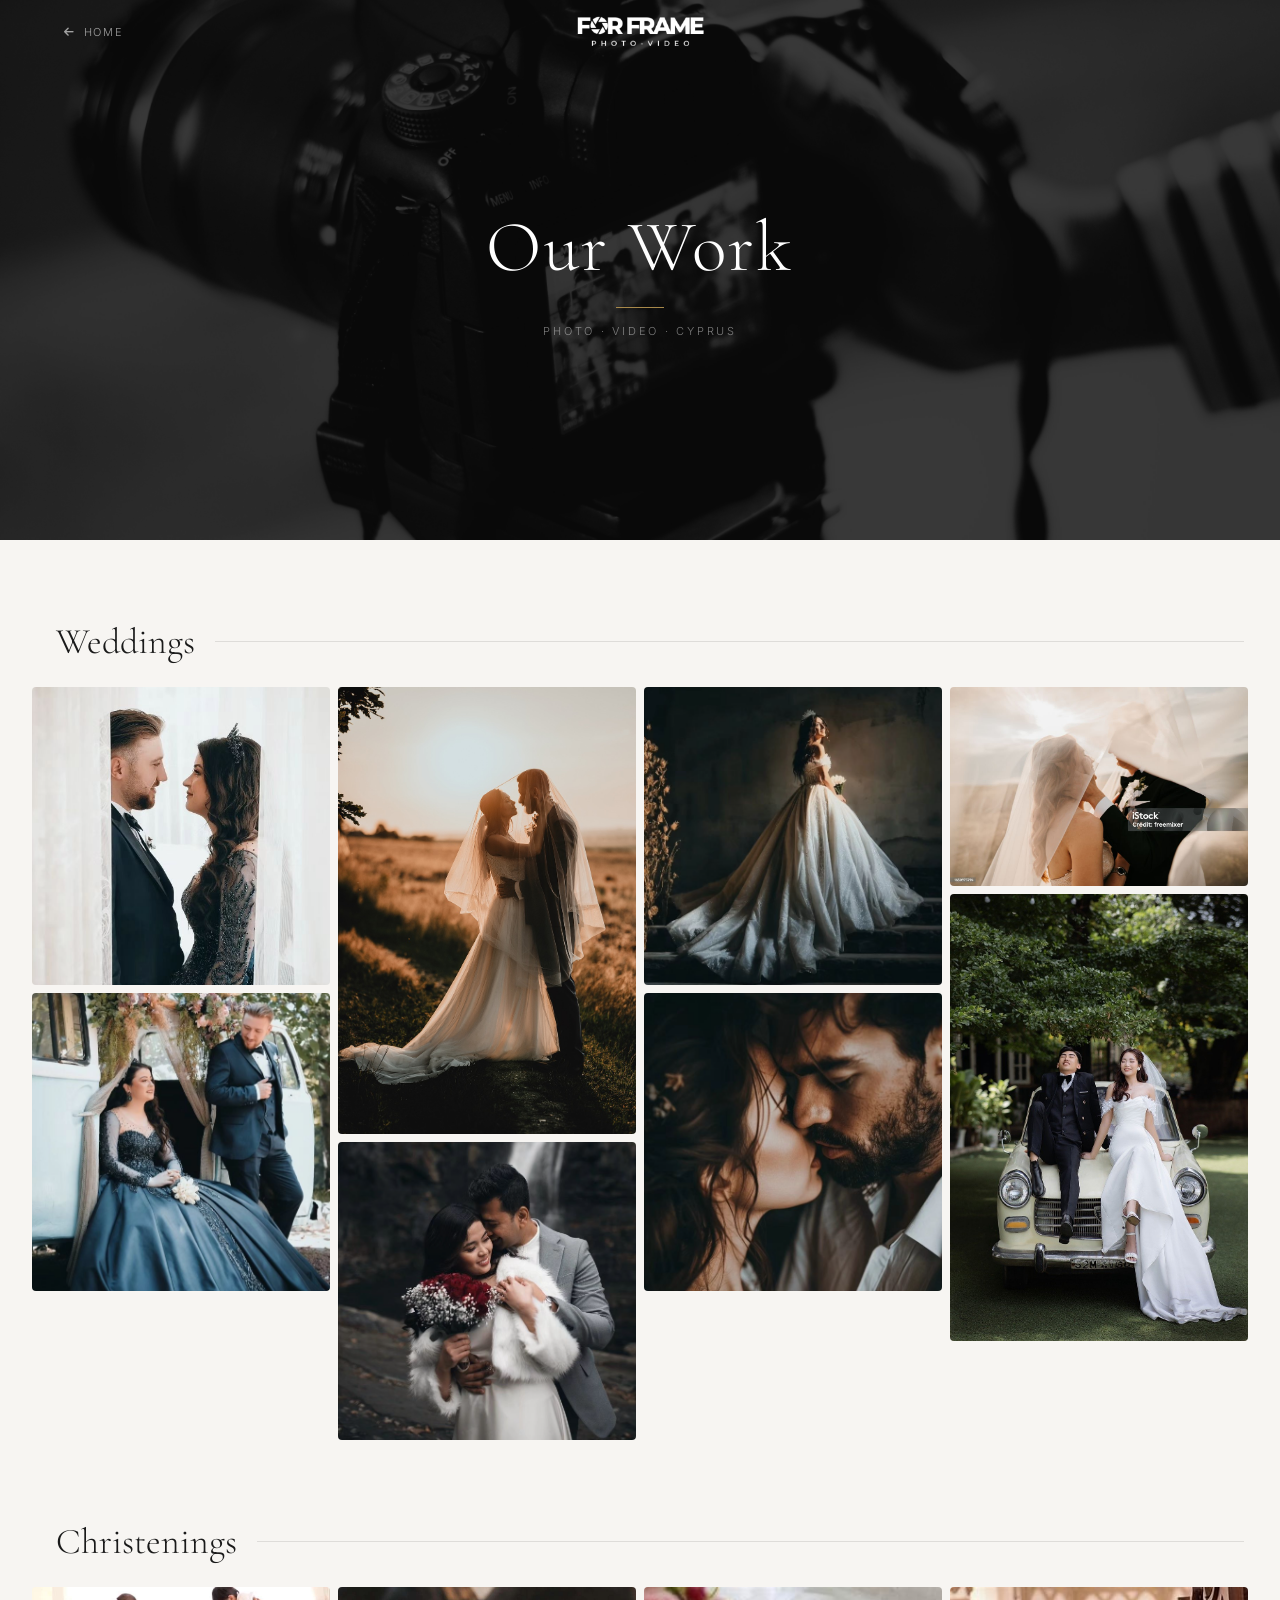
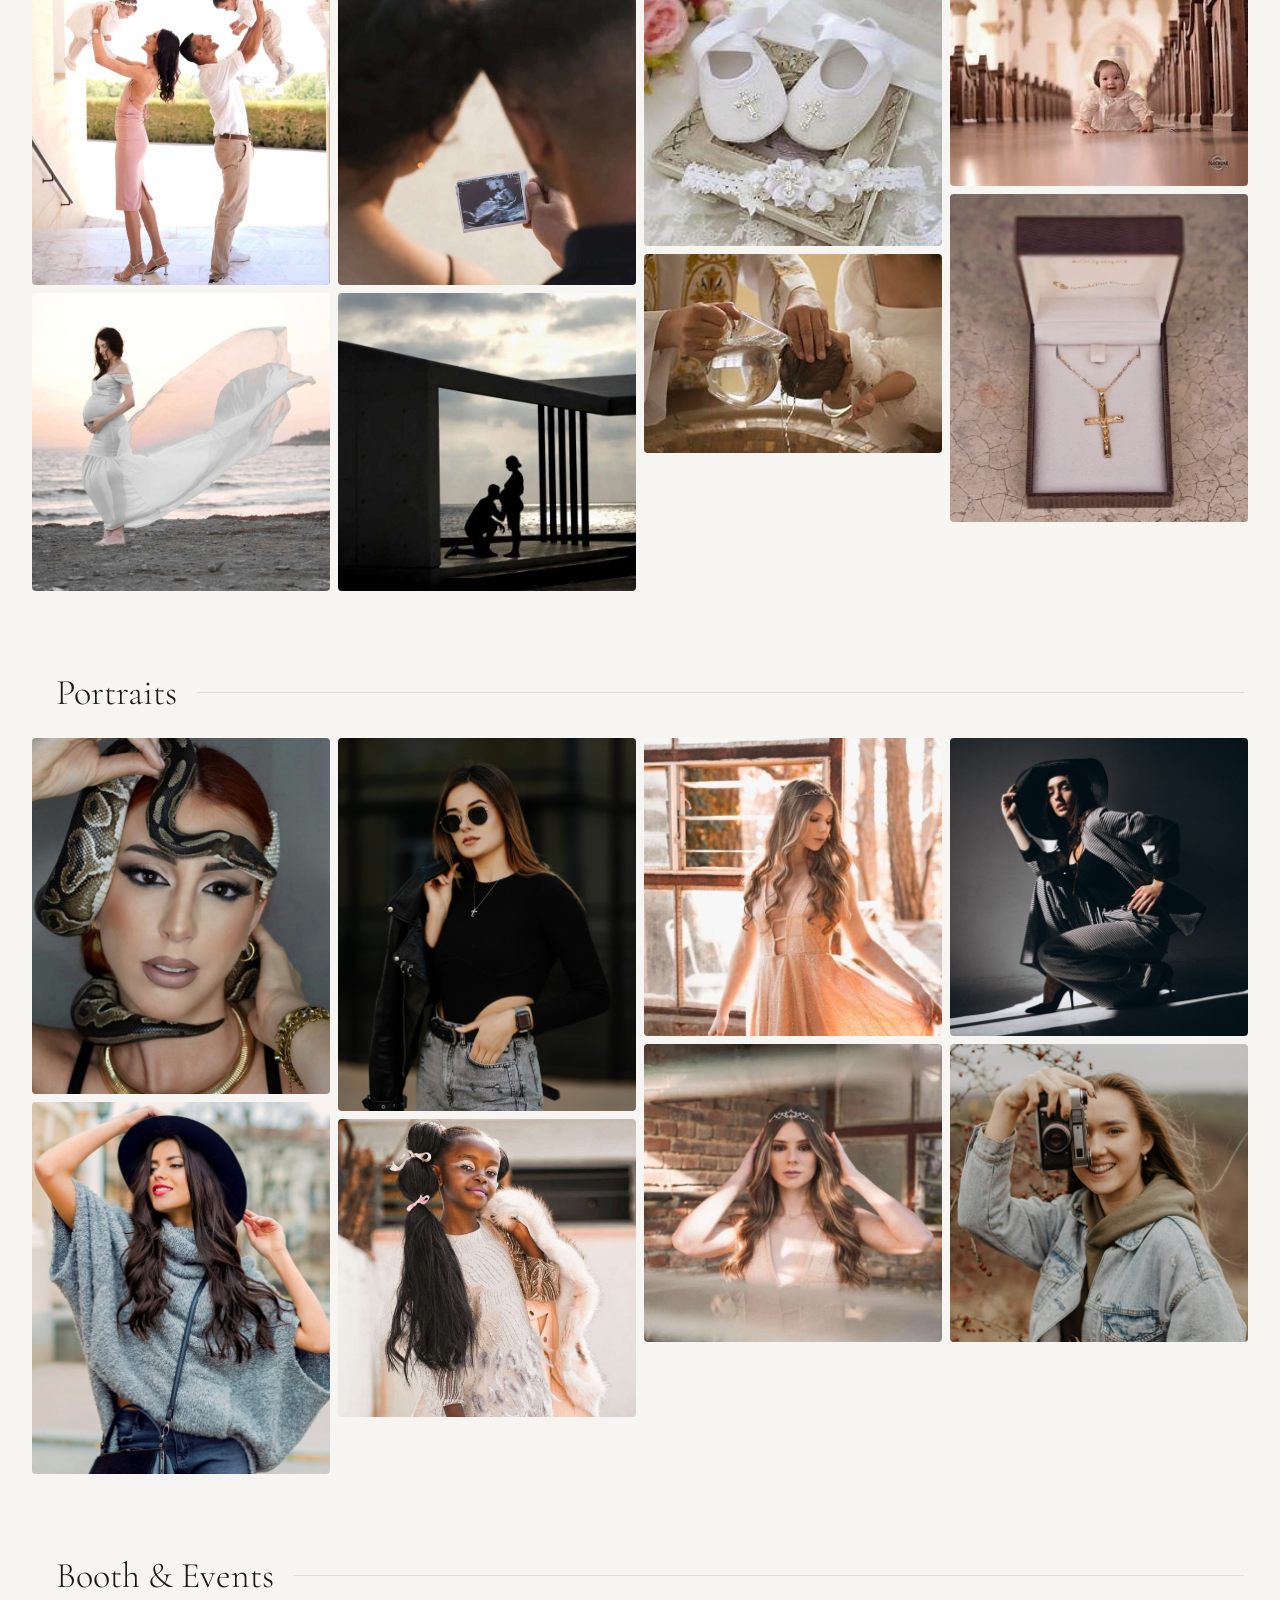
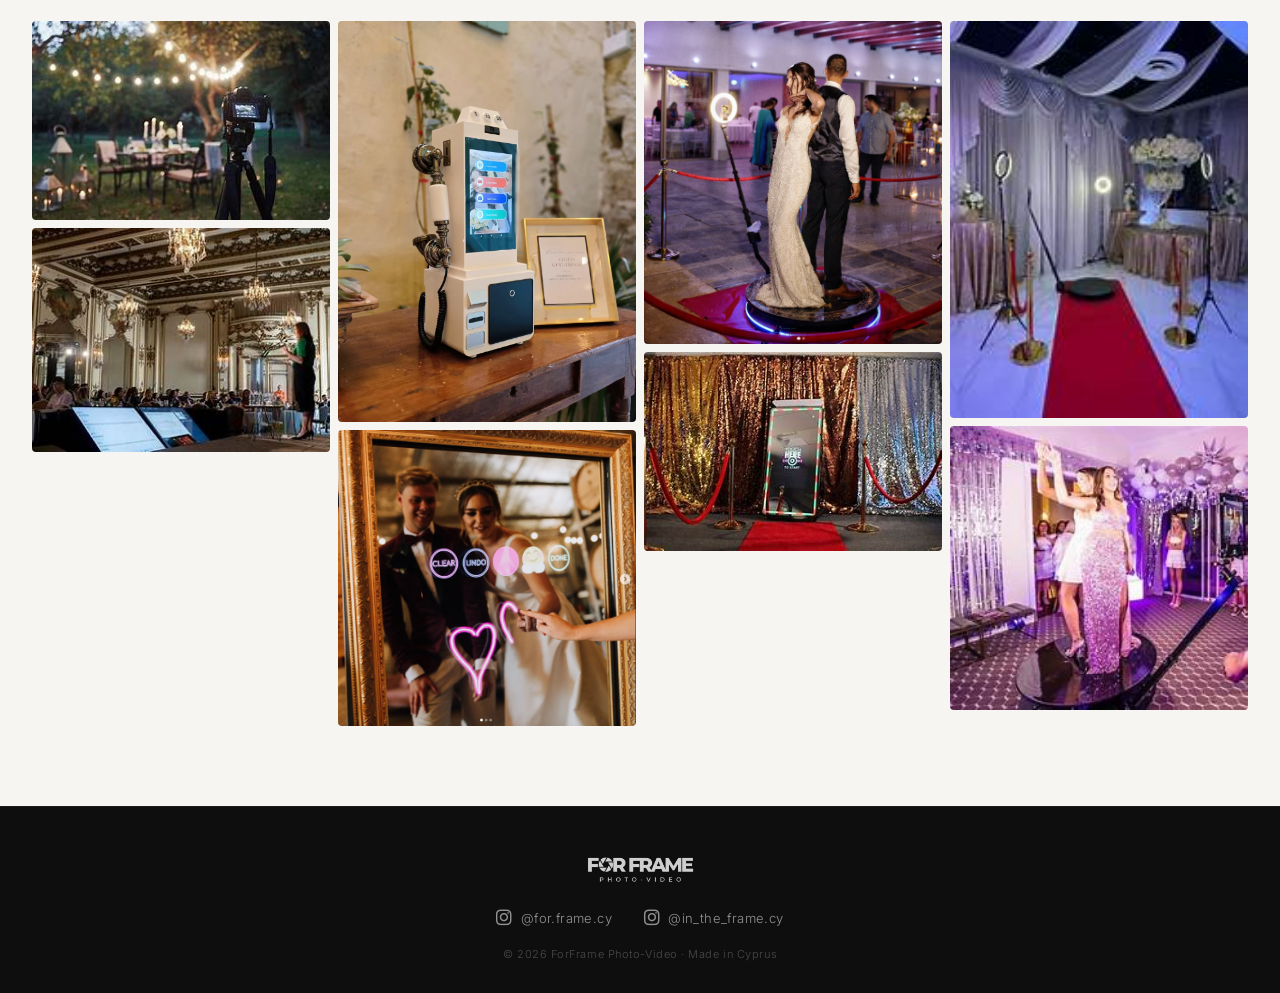
==== gallery.html @ b4700b71 "Initial commit" ====
<!DOCTYPE html>
<html lang="en">
<head>
  <meta charset="UTF-8" />
  <meta name="viewport" content="width=device-width, initial-scale=1.0"/>
  <title>Our Work | For Frame</title>
  <link rel="preconnect" href="https://fonts.googleapis.com">
  <link href="https://fonts.googleapis.com/css2?family=Cormorant+Garamond:ital,wght@0,300;0,400;0,600;1,300;1,400&family=Inter:wght@300;400;500&display=swap" rel="stylesheet">
  <link rel="stylesheet" href="https://cdnjs.cloudflare.com/ajax/libs/font-awesome/6.5.0/css/all.min.css">
  <link rel="stylesheet" href="style.css">
</head>
<body>

  <!-- NAV -->
  <nav id="navbar">
    <div class="nav-inner nav-inner-gallery">
      <a href="index.html" class="back-link-nav">
        <i class="fa-solid fa-arrow-left"></i> Home
      </a>
      <a href="index.html" class="nav-logo">
        <img src="images/logo_white.png" alt="For Frame Logo">
      </a>
      <div style="width:80px;"></div>
    </div>
  </nav>

  <!-- GALLERY HERO -->
  <div class="gallery-hero">
    <div class="gallery-hero-bg">
      <img src="images/bg.jpg" alt="Background">
      <div class="gallery-hero-overlay"></div>
    </div>
    <div class="gallery-hero-content">
      <h1>Our Work</h1>
      <div class="gallery-hero-line"></div>
      <p>Photo · Video · Cyprus</p>
    </div>
  </div>

  <!-- GALLERY BODY -->
  <div class="gallery-body">

    <!-- WEDDINGS -->
    <div class="gallery-section" id="section-weddings">
      <div class="gallery-section-header">
        <span class="gallery-section-label"></span>
        <h2>Weddings</h2>
        <div class="gallery-section-rule"></div>
      </div>
      <div class="gallery-grid">
        <div class="gallery-item" data-category="weddings" data-src="images/gallery/weddings/1.jpg">
          <img src="images/gallery/weddings/1.jpg" alt="Wedding" loading="lazy">
          <div class="gallery-item-overlay"><i class="fa-solid fa-expand"></i></div>
        </div>
        <div class="gallery-item" data-category="weddings" data-src="images/gallery/weddings/2.jpg">
          <img src="images/gallery/weddings/2.jpg" alt="Wedding" loading="lazy">
          <div class="gallery-item-overlay"><i class="fa-solid fa-expand"></i></div>
        </div>
        <div class="gallery-item" data-category="weddings" data-src="images/gallery/weddings/3.jpg">
          <img src="images/gallery/weddings/3.jpg" alt="Wedding" loading="lazy">
          <div class="gallery-item-overlay"><i class="fa-solid fa-expand"></i></div>
        </div>
        <div class="gallery-item" data-category="weddings" data-src="images/gallery/weddings/4.jpg">
          <img src="images/gallery/weddings/4.jpg" alt="Wedding" loading="lazy">
          <div class="gallery-item-overlay"><i class="fa-solid fa-expand"></i></div>
        </div>
        <div class="gallery-item" data-category="weddings" data-src="images/gallery/weddings/5.jpg">
          <img src="images/gallery/weddings/5.jpg" alt="Wedding" loading="lazy">
          <div class="gallery-item-overlay"><i class="fa-solid fa-expand"></i></div>
        </div>
        <div class="gallery-item" data-category="weddings" data-src="images/gallery/weddings/6.jpg">
          <img src="images/gallery/weddings/6.jpg" alt="Wedding" loading="lazy">
          <div class="gallery-item-overlay"><i class="fa-solid fa-expand"></i></div>
        </div>
        <div class="gallery-item" data-category="weddings" data-src="images/gallery/weddings/7.jpg">
          <img src="images/gallery/weddings/7.jpg" alt="Wedding" loading="lazy">
          <div class="gallery-item-overlay"><i class="fa-solid fa-expand"></i></div>
        </div>
        <div class="gallery-item" data-category="weddings" data-src="images/gallery/weddings/8.jpg">
          <img src="images/gallery/weddings/8.jpg" alt="Wedding" loading="lazy">
          <div class="gallery-item-overlay"><i class="fa-solid fa-expand"></i></div>
        </div>
      </div>
    </div>

    <!-- CHRISTENINGS -->
    <div class="gallery-section" id="section-christenings">
      <div class="gallery-section-header">
        <span class="gallery-section-label"></span>
        <h2>Christenings</h2>
        <div class="gallery-section-rule"></div>
      </div>
      <div class="gallery-grid">
        <div class="gallery-item" data-category="christenings" data-src="images/gallery/christenings/1.jpg">
          <img src="images/gallery/christenings/1.jpg" alt="Christening" loading="lazy">
          <div class="gallery-item-overlay"><i class="fa-solid fa-expand"></i></div>
        </div>
        <div class="gallery-item" data-category="christenings" data-src="images/gallery/christenings/2.jpg">
          <img src="images/gallery/christenings/2.jpg" alt="Christening" loading="lazy">
          <div class="gallery-item-overlay"><i class="fa-solid fa-expand"></i></div>
        </div>
        <div class="gallery-item" data-category="christenings" data-src="images/gallery/christenings/3.jpg">
          <img src="images/gallery/christenings/3.jpg" alt="Christening" loading="lazy">
          <div class="gallery-item-overlay"><i class="fa-solid fa-expand"></i></div>
        </div>
        <div class="gallery-item" data-category="christenings" data-src="images/gallery/christenings/4.jpg">
          <img src="images/gallery/christenings/4.jpg" alt="Christening" loading="lazy">
          <div class="gallery-item-overlay"><i class="fa-solid fa-expand"></i></div>
        </div>
        <div class="gallery-item" data-category="christenings" data-src="images/gallery/christenings/5.jpg">
          <img src="images/gallery/christenings/5.jpg" alt="Christening" loading="lazy">
          <div class="gallery-item-overlay"><i class="fa-solid fa-expand"></i></div>
        </div>
        <div class="gallery-item" data-category="christenings" data-src="images/gallery/christenings/6.jpg">
          <img src="images/gallery/christenings/6.jpg" alt="Christening" loading="lazy">
          <div class="gallery-item-overlay"><i class="fa-solid fa-expand"></i></div>
        </div>
        <div class="gallery-item" data-category="christenings" data-src="images/gallery/christenings/7.jpg">
          <img src="images/gallery/christenings/7.jpg" alt="Christening" loading="lazy">
          <div class="gallery-item-overlay"><i class="fa-solid fa-expand"></i></div>
        </div>
        <div class="gallery-item" data-category="christenings" data-src="images/gallery/christenings/8.jpg">
          <img src="images/gallery/christenings/8.jpg" alt="Christening" loading="lazy">
          <div class="gallery-item-overlay"><i class="fa-solid fa-expand"></i></div>
        </div>
      </div>
    </div>

    <!-- PORTRAITS -->
    <div class="gallery-section" id="section-portraits">
      <div class="gallery-section-header">
        <span class="gallery-section-label"></span>
        <h2>Portraits</h2>
        <div class="gallery-section-rule"></div>
      </div>
      <div class="gallery-grid">
        <div class="gallery-item" data-category="portraits" data-src="images/gallery/portraits/1.jpg">
          <img src="images/gallery/portraits/1.jpg" alt="Portrait" loading="lazy">
          <div class="gallery-item-overlay"><i class="fa-solid fa-expand"></i></div>
        </div>
        <div class="gallery-item" data-category="portraits" data-src="images/gallery/portraits/2.jpg">
          <img src="images/gallery/portraits/2.jpg" alt="Portrait" loading="lazy">
          <div class="gallery-item-overlay"><i class="fa-solid fa-expand"></i></div>
        </div>
        <div class="gallery-item" data-category="portraits" data-src="images/gallery/portraits/3.jpg">
          <img src="images/gallery/portraits/3.jpg" alt="Portrait" loading="lazy">
          <div class="gallery-item-overlay"><i class="fa-solid fa-expand"></i></div>
        </div>
        <div class="gallery-item" data-category="portraits" data-src="images/gallery/portraits/4.jpg">
          <img src="images/gallery/portraits/4.jpg" alt="Portrait" loading="lazy">
          <div class="gallery-item-overlay"><i class="fa-solid fa-expand"></i></div>
        </div>
        <div class="gallery-item" data-category="portraits" data-src="images/gallery/portraits/5.jpg">
          <img src="images/gallery/portraits/5.jpg" alt="Portrait" loading="lazy">
          <div class="gallery-item-overlay"><i class="fa-solid fa-expand"></i></div>
        </div>
        <div class="gallery-item" data-category="portraits" data-src="images/gallery/portraits/6.jpg">
          <img src="images/gallery/portraits/6.jpg" alt="Portrait" loading="lazy">
          <div class="gallery-item-overlay"><i class="fa-solid fa-expand"></i></div>
        </div>
        <div class="gallery-item" data-category="portraits" data-src="images/gallery/portraits/7.jpg">
          <img src="images/gallery/portraits/7.jpg" alt="Portrait" loading="lazy">
          <div class="gallery-item-overlay"><i class="fa-solid fa-expand"></i></div>
        </div>
        <div class="gallery-item" data-category="portraits" data-src="images/gallery/portraits/8.jpg">
          <img src="images/gallery/portraits/8.jpg" alt="Portrait" loading="lazy">
          <div class="gallery-item-overlay"><i class="fa-solid fa-expand"></i></div>
        </div>
      </div>
    </div>

    <!-- BOOTH & EVENTS -->
    <div class="gallery-section" id="section-booth">
      <div class="gallery-section-header">
        <span class="gallery-section-label"></span>
        <h2>Booth & Events</h2>
        <div class="gallery-section-rule"></div>
      </div>
      <div class="gallery-grid">
        <div class="gallery-item" data-category="booth" data-src="images/gallery/booth-events/1.jpg">
          <img src="images/gallery/booth-events/1.jpg" alt="Booth & Events" loading="lazy">
          <div class="gallery-item-overlay"><i class="fa-solid fa-expand"></i></div>
        </div>
        <div class="gallery-item" data-category="booth" data-src="images/gallery/booth-events/2.jpg">
          <img src="images/gallery/booth-events/2.jpg" alt="Booth & Events" loading="lazy">
          <div class="gallery-item-overlay"><i class="fa-solid fa-expand"></i></div>
        </div>
        <div class="gallery-item" data-category="booth" data-src="images/gallery/booth-events/3.jpg">
          <img src="images/gallery/booth-events/3.jpg" alt="Booth & Events" loading="lazy">
          <div class="gallery-item-overlay"><i class="fa-solid fa-expand"></i></div>
        </div>
        <div class="gallery-item" data-category="booth" data-src="images/gallery/booth-events/4.jpg">
          <img src="images/gallery/booth-events/4.jpg" alt="Booth & Events" loading="lazy">
          <div class="gallery-item-overlay"><i class="fa-solid fa-expand"></i></div>
        </div>
        <div class="gallery-item" data-category="booth" data-src="images/gallery/booth-events/5.jpg">
          <img src="images/gallery/booth-events/5.jpg" alt="Booth & Events" loading="lazy">
          <div class="gallery-item-overlay"><i class="fa-solid fa-expand"></i></div>
        </div>
        <div class="gallery-item" data-category="booth" data-src="images/gallery/booth-events/6.jpg">
          <img src="images/gallery/booth-events/6.jpg" alt="Booth & Events" loading="lazy">
          <div class="gallery-item-overlay"><i class="fa-solid fa-expand"></i></div>
        </div>
        <div class="gallery-item" data-category="booth" data-src="images/gallery/booth-events/7.jpg">
          <img src="images/gallery/booth-events/7.jpg" alt="Booth & Events" loading="lazy">
          <div class="gallery-item-overlay"><i class="fa-solid fa-expand"></i></div>
        </div>
        <div class="gallery-item" data-category="booth" data-src="images/gallery/booth-events/8.jpg">
          <img src="images/gallery/booth-events/8.jpg" alt="Booth & Events" loading="lazy">
          <div class="gallery-item-overlay"><i class="fa-solid fa-expand"></i></div>
        </div>
      </div>
    </div>

  </div><!-- end gallery-body -->

  <!-- LIGHTBOX -->
  <div class="lightbox" id="lightbox">
    <button class="lightbox-close" id="lightboxClose"><i class="fa-solid fa-xmark"></i></button>
    <button class="lightbox-prev" id="lightboxPrev"><i class="fa-solid fa-chevron-left"></i></button>
    <img id="lightboxImg" src="" alt="Gallery image">
    <button class="lightbox-next" id="lightboxNext"><i class="fa-solid fa-chevron-right"></i></button>
    <span class="lightbox-category" id="lightboxCategory"></span>
  </div>

  <!-- FOOTER -->
  <footer>
    <img src="images/logo_white.png" alt="For Frame" class="footer-logo">
    <div class="footer-socials">
      <a href="https://www.instagram.com/for.frame.cy/" target="_blank" class="footer-ig-link">
        <i class="fab fa-instagram"></i>
        <span>@for.frame.cy</span>
      </a>
      <a href="https://www.instagram.com/in_the_frame.cy/" target="_blank" class="footer-ig-link">
        <i class="fab fa-instagram"></i>
        <span>@in_the_frame.cy</span>
      </a>
    </div>
    <p>© 2026 ForFrame Photo-Video · Made in Cyprus</p>
  </footer>

  <script src="script.js"></script>
</body>
</html>
---- style.css ----
/* ===== RESET & BASE ===== */
*, *::before, *::after { box-sizing: border-box; margin: 0; padding: 0; }

:root {
  --gold: #A8894A;
  --gold-light: #C4A868;
  --dark: #0e0e0e;
  --dark2: #161616;
  --light-bg: #f7f5f2;
  --text-dark: #1a1a1a;
  --text-muted: #666;
  --white: #ffffff;
  --nav-height: 64px;
}

html { scroll-behavior: smooth; }

body {
  font-family: 'Inter', sans-serif;
  font-weight: 300;
  background: var(--light-bg);
  color: var(--text-dark);
  overflow-x: hidden;
}

/* ===== NAVBAR ===== */
#navbar {
  position: fixed;
  top: 0; left: 0; right: 0;
  z-index: 1000;
  transition: background 0.4s ease, backdrop-filter 0.4s ease;
  background: transparent;
}

#navbar.scrolled {
  background: rgba(10, 10, 10, 0.75);
  backdrop-filter: blur(12px);
  -webkit-backdrop-filter: blur(12px);
}

.nav-inner {
  display: flex;
  align-items: center;
  justify-content: center;
  padding: 0 24px;
  height: var(--nav-height);
  max-width: 1200px;
  margin: 0 auto;
}

.nav-logo img {
  height: 36px;
  width: auto;
  display: block;
}

/* ===== HERO ===== */
.hero {
  position: relative;
  height: 100svh;
  min-height: 600px;
  display: flex;
  align-items: center;
  justify-content: center;
  text-align: center;
  overflow: hidden;
}

.hero-bg {
  position: absolute;
  inset: 0;
}

.hero-bg img {
  width: 100%; height: 100%;
  object-fit: cover;
  object-position: center;
}

.hero-overlay {
  position: absolute;
  inset: 0;
  background: linear-gradient(
    to bottom,
    rgba(0,0,0,0.35) 0%,
    rgba(0,0,0,0.55) 60%,
    rgba(0,0,0,0.75) 100%
  );
}

.hero-content {
  position: relative;
  z-index: 2;
  padding: 0 24px;
  max-width: 700px;
}

.hero-eyebrow {
  font-size: 11px;
  font-weight: 400;
  letter-spacing: 0.25em;
  text-transform: uppercase;
  color: var(--gold-light);
  margin-bottom: 20px;
}

.hero-content h1 {
  font-family: 'Cormorant Garamond', serif;
  font-size: clamp(32px, 6vw, 56px);
  font-weight: 300;
  line-height: 1.2;
  color: var(--white);
  margin-bottom: 36px;
  letter-spacing: 0.01em;
}

/* ===== BUTTONS ===== */
.btn-gold {
  display: inline-block;
  background: var(--gold);
  color: var(--white);
  text-decoration: none;
  font-family: 'Inter', sans-serif;
  font-size: 12px;
  font-weight: 400;
  letter-spacing: 0.18em;
  text-transform: uppercase;
  padding: 14px 36px;
  border: none;
  border-radius: 8px;
  cursor: pointer;
  transition: background 0.25s ease, transform 0.2s ease;
}

.btn-gold:hover {
  background: var(--gold-light);
  transform: translateY(-1px);
}

/* ===== SECTIONS ===== */
.section {
  padding: 80px 24px;
  max-width: 900px;
  margin: 0 auto;
}

.section-label {
  font-size: 11px;
  font-weight: 500;
  letter-spacing: 0.3em;
  text-transform: uppercase;
  color: var(--gold);
  margin-bottom: 12px;
  display: block;
}

.section-title {
  font-family: 'Cormorant Garamond', serif;
  font-size: clamp(26px, 4vw, 38px);
  font-weight: 400;
  line-height: 1.2;
  color: var(--text-dark);
  margin-bottom: 48px;
}

.section-title.light { color: var(--white); }

/* ===== EXPERIENCES ===== */
.experience-list {
  display: flex;
  flex-direction: column;
  gap: 2px;
}

.experience-item {
  display: flex;
  align-items: flex-start;
  gap: 20px;
  background: var(--white);
  padding: 22px 20px;
  border-radius: 10px;
}

.exp-icon {
  width: 44px;
  height: 44px;
  background: #f0ebe3;
  border-radius: 8px;
  display: flex;
  align-items: center;
  justify-content: center;
  flex-shrink: 0;
  color: var(--gold);
  font-size: 17px;
}

.exp-text h3 {
  font-family: 'Cormorant Garamond', serif;
  font-size: 17px;
  font-weight: 600;
  color: var(--text-dark);
  margin-bottom: 4px;
}

.exp-text p {
  font-size: 13px;
  color: var(--text-muted);
  line-height: 1.5;
}

/* ===== SERVICES ===== */
.section-dark {
  background: var(--dark);
  max-width: 100%;
  padding: 80px 24px;
}

.section-dark .section-label { color: var(--gold-light); }

.services-list {
  max-width: 860px;
  margin: 0 auto;
  display: flex;
  flex-direction: column;
  gap: 2px;
}

.service-item {
  display: flex;
  align-items: center;
  gap: 20px;
  background: rgba(255,255,255,0.04);
  border: 1px solid rgba(255,255,255,0.06);
  padding: 16px 20px;
  border-radius: 10px;
  transition: background 0.2s;
  text-decoration: none;
  cursor: pointer;
}

.service-item:hover {
  background: rgba(255,255,255,0.09);
}

.service-img {
  width: 80px;
  height: 80px;
  border-radius: 8px;
  overflow: hidden;
  flex-shrink: 0;
}

.service-img img {
  width: 100%; height: 100%;
  object-fit: cover;
}

.service-text h3 {
  font-family: 'Cormorant Garamond', serif;
  font-size: 18px;
  font-weight: 600;
  color: var(--white);
  margin-bottom: 4px;
}

.service-text p {
  font-size: 13px;
  color: rgba(255,255,255,0.5);
  line-height: 1.5;
}

.service-arrow {
  margin-left: auto;
  color: rgba(255,255,255,0.25);
  font-size: 14px;
  flex-shrink: 0;
  transition: color 0.2s, transform 0.2s;
}

.service-item:hover .service-arrow {
  color: var(--gold-light);
  transform: translateX(3px);
}

/* ===== ABOUT ===== */
.about-section {
  display: flex;
  flex-direction: column;
  gap: 32px;
  max-width: 1000px;
  align-items: flex-start;
}

.about-label { margin-bottom: 0; }

.about-img {
  width: 100%;
  border-radius: 2px;
  overflow: hidden;
}

.about-img img {
  width: 100%;
  display: block;
  filter: grayscale(20%);
}

.about-text h2 {
  font-family: 'Cormorant Garamond', serif;
  font-size: clamp(28px, 3.5vw, 42px);
  font-weight: 300;
  line-height: 1.2;
  color: var(--text-dark);
  margin-bottom: 20px;
  font-style: italic;
}

.about-text p {
  font-size: 14px;
  line-height: 1.8;
  color: var(--text-muted);
  margin-bottom: 32px;
}

/* ===== CONTACT ===== */
.section-contact {
  background: var(--dark2);
  max-width: 100%;
  text-align: center;
  padding: 80px 24px;
}

.section-contact .section-label { color: var(--gold-light); }
.section-contact .section-title { color: var(--white); margin-bottom: 12px; }

.contact-sub {
  font-size: 14px;
  color: rgba(255,255,255,0.45);
  margin-bottom: 48px;
}

.contact-form {
  max-width: 600px;
  margin: 0 auto;
  display: flex;
  flex-direction: column;
  gap: 12px;
  text-align: left;
}

.form-row {
  display: grid;
  grid-template-columns: 1fr 1fr;
  gap: 12px;
}

.contact-form input,
.contact-form textarea {
  width: 100%;
  background: rgba(255,255,255,0.06);
  border: 1px solid rgba(255,255,255,0.1);
  border-radius: 4px;
  padding: 14px 16px;
  color: var(--white);
  font-family: 'Inter', sans-serif;
  font-size: 13px;
  font-weight: 300;
  outline: none;
  transition: border-color 0.2s;
}

.contact-form input::placeholder,
.contact-form textarea::placeholder { color: rgba(255,255,255,0.3); }

.contact-form input:focus,
.contact-form textarea:focus { border-color: var(--gold); }

.contact-form textarea { resize: vertical; }
.contact-form .btn-gold { align-self: center; margin-top: 8px; }

/* ===== FOOTER ===== */
footer {
  background: var(--dark);
  text-align: center;
  padding: 48px 24px 32px;
  border-top: 1px solid rgba(255,255,255,0.06);
}

.footer-logo {
  height: 30px;
  margin-bottom: 20px;
  opacity: 0.8;
}

.footer-socials {
  display: flex;
  justify-content: center;
  gap: 32px;
  margin-bottom: 20px;
  flex-wrap: wrap;
}

.footer-ig-link {
  display: flex;
  align-items: center;
  gap: 8px;
  color: rgba(255,255,255,0.55);
  font-size: 13px;
  text-decoration: none;
  letter-spacing: 0.03em;
  transition: color 0.2s;
}

.footer-ig-link i { font-size: 18px; }
.footer-ig-link:hover { color: var(--gold-light); }

footer p {
  font-size: 11px;
  color: rgba(255,255,255,0.25);
  letter-spacing: 0.05em;
}

/* ===== SCROLL ANIMATIONS ===== */
.fade-in {
  opacity: 0;
  transform: translateY(24px);
  transition: opacity 0.6s ease, transform 0.6s ease;
}

.fade-in.visible {
  opacity: 1;
  transform: none;
}

/* ===== DESKTOP ===== */
@media (min-width: 768px) {
  .section { padding: 100px 48px; }
  .section-dark { padding: 100px 48px; }
  .section-contact { padding: 100px 48px; }

  .about-section {
    flex-direction: row;
    align-items: flex-start;
    gap: 60px;
  }

  .about-img {
    width: 420px;
    flex-shrink: 0;
  }

  .about-label {
    display: none;
  }

  .about-text .section-label {
    display: block;
  }
}

@media (max-width: 767px) {
  .about-text .section-label { display: none; }
  .form-row { grid-template-columns: 1fr; }
  .service-img { width: 70px; height: 70px; }
}

/* ===== GALLERY PAGE ===== */

/* Nav back link */
.nav-inner-gallery {
  display: flex;
  align-items: center;
  justify-content: space-between;
}

.back-link-nav {
  display: inline-flex;
  align-items: center;
  gap: 8px;
  color: rgba(255,255,255,0.6);
  text-decoration: none;
  font-size: 11px;
  letter-spacing: 0.15em;
  text-transform: uppercase;
  transition: color 0.2s;
  width: 80px;
}

.back-link-nav:hover { color: var(--gold-light); }

/* Gallery hero */
.gallery-hero {
  position: relative;
  height: 60vh;
  min-height: 380px;
  display: flex;
  align-items: center;
  justify-content: center;
  text-align: center;
  overflow: hidden;
}

.gallery-hero-bg {
  position: absolute;
  inset: 0;
}

.gallery-hero-bg img {
  width: 100%; height: 100%;
  object-fit: cover;
  object-position: center;
}

.gallery-hero-overlay {
  position: absolute;
  inset: 0;
  background: rgba(0,0,0,0.65);
}

.gallery-hero-content {
  position: relative;
  z-index: 2;
}

.gallery-hero-content h1 {
  font-family: 'Cormorant Garamond', serif;
  font-size: clamp(40px, 7vw, 72px);
  font-weight: 300;
  color: var(--white);
  letter-spacing: 0.03em;
  margin-bottom: 16px;
}

.gallery-hero-line {
  width: 48px;
  height: 1px;
  background: var(--gold);
  margin: 0 auto 16px;
}

.gallery-hero-content p {
  font-size: 11px;
  letter-spacing: 0.25em;
  text-transform: uppercase;
  color: rgba(255,255,255,0.45);
}

/* Gallery body */
.gallery-body {
  background: var(--light-bg);
  padding-bottom: 80px;
}

/* Section headings */
.gallery-section {
  padding: 64px 16px 0;
  max-width: 1400px;
  margin: 0 auto;
}

.gallery-section-header {
  display: flex;
  align-items: center;
  gap: 20px;
  margin-bottom: 24px;
  padding: 0 4px;
}

.gallery-section-label {
  font-family: 'Cormorant Garamond', serif;
  font-size: 13px;
  font-weight: 300;
  color: var(--gold);
  letter-spacing: 0.1em;
  flex-shrink: 0;
}

.gallery-section-header h2 {
  font-family: 'Cormorant Garamond', serif;
  font-size: clamp(24px, 4vw, 36px);
  font-weight: 300;
  color: var(--text-dark);
  flex-shrink: 0;
}

.gallery-section-rule {
  flex: 1;
  height: 1px;
  background: rgba(0,0,0,0.1);
}

/* Masonry grid */
.gallery-grid {
  columns: 2;
  column-gap: 6px;
}

.gallery-item {
  break-inside: avoid;
  margin-bottom: 6px;
  overflow: hidden;
  border-radius: 4px;
  cursor: pointer;
  position: relative;
  display: block;
}

.gallery-item img {
  width: 100%;
  display: block;
  transition: transform 0.4s ease;
}

.gallery-item:hover img {
  transform: scale(1.03);
}

.gallery-item-overlay {
  position: absolute;
  inset: 0;
  background: rgba(0,0,0,0);
  transition: background 0.3s ease;
  display: flex;
  align-items: center;
  justify-content: center;
}

.gallery-item:hover .gallery-item-overlay {
  background: rgba(0,0,0,0.28);
}

.gallery-item-overlay i {
  color: white;
  font-size: 22px;
  opacity: 0;
  transition: opacity 0.3s ease;
}

.gallery-item:hover .gallery-item-overlay i {
  opacity: 1;
}

/* Lightbox */
.lightbox {
  display: none;
  position: fixed;
  inset: 0;
  background: rgba(0,0,0,0.95);
  z-index: 2000;
  align-items: center;
  justify-content: center;
}

.lightbox.open { display: flex; }

.lightbox img {
  max-width: 92vw;
  max-height: 90vh;
  object-fit: contain;
  border-radius: 4px;
}

.lightbox-close {
  position: absolute;
  top: 20px; right: 24px;
  background: none;
  border: none;
  color: rgba(255,255,255,0.6);
  font-size: 28px;
  cursor: pointer;
  transition: color 0.2s;
  z-index: 10;
}

.lightbox-close:hover { color: var(--white); }

.lightbox-prev,
.lightbox-next {
  position: absolute;
  top: 50%;
  transform: translateY(-50%);
  background: rgba(255,255,255,0.08);
  border: none;
  color: var(--white);
  font-size: 20px;
  width: 48px;
  height: 48px;
  border-radius: 50%;
  cursor: pointer;
  transition: background 0.2s;
  display: flex;
  align-items: center;
  justify-content: center;
}

.lightbox-prev { left: 16px; }
.lightbox-next { right: 16px; }
.lightbox-prev:hover,
.lightbox-next:hover { background: rgba(255,255,255,0.18); }

.lightbox-category {
  position: absolute;
  bottom: 20px;
  left: 50%;
  transform: translateX(-50%);
  font-size: 10px;
  letter-spacing: 0.2em;
  text-transform: uppercase;
  color: rgba(255,255,255,0.35);
}

@media (min-width: 600px) {
  .gallery-grid { columns: 3; column-gap: 8px; }
  .gallery-item { margin-bottom: 8px; }
}

@media (min-width: 1000px) {
  .gallery-grid { columns: 4; }
  .gallery-section { padding: 80px 32px 0; }
}
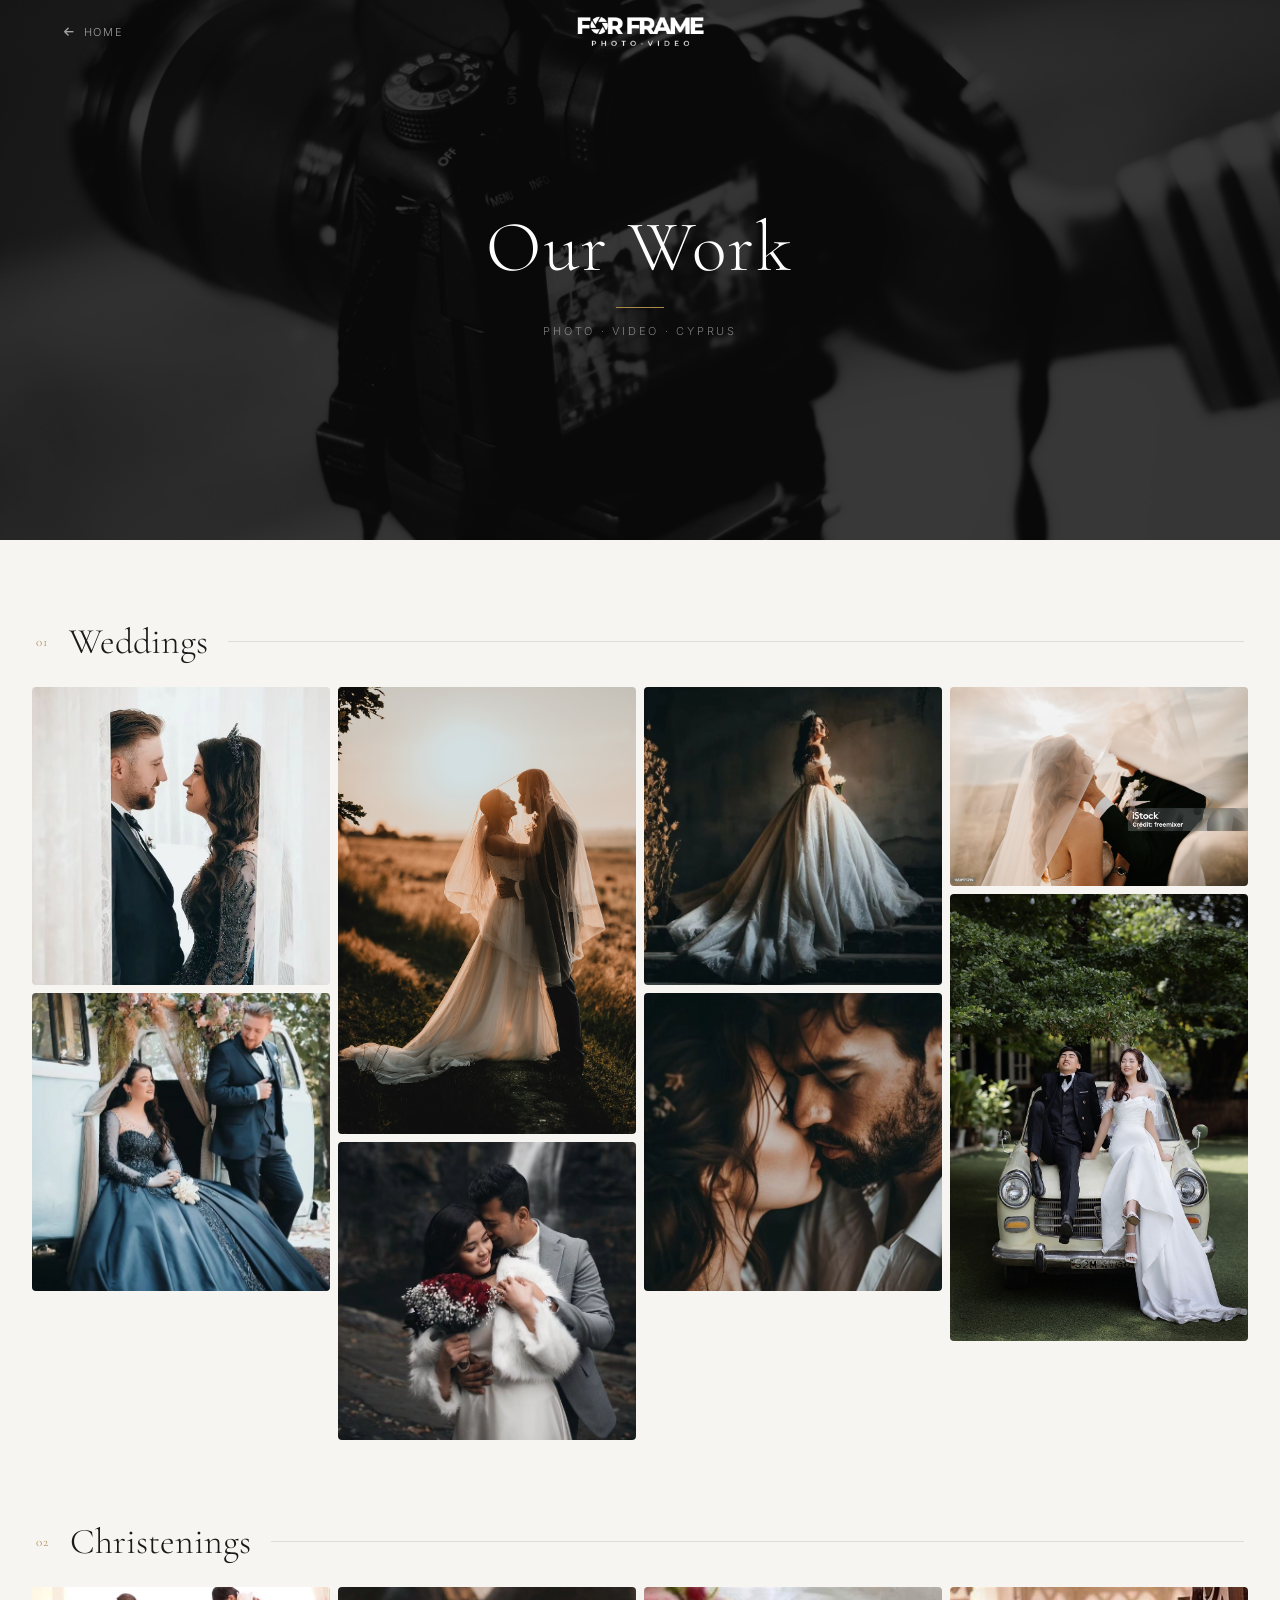
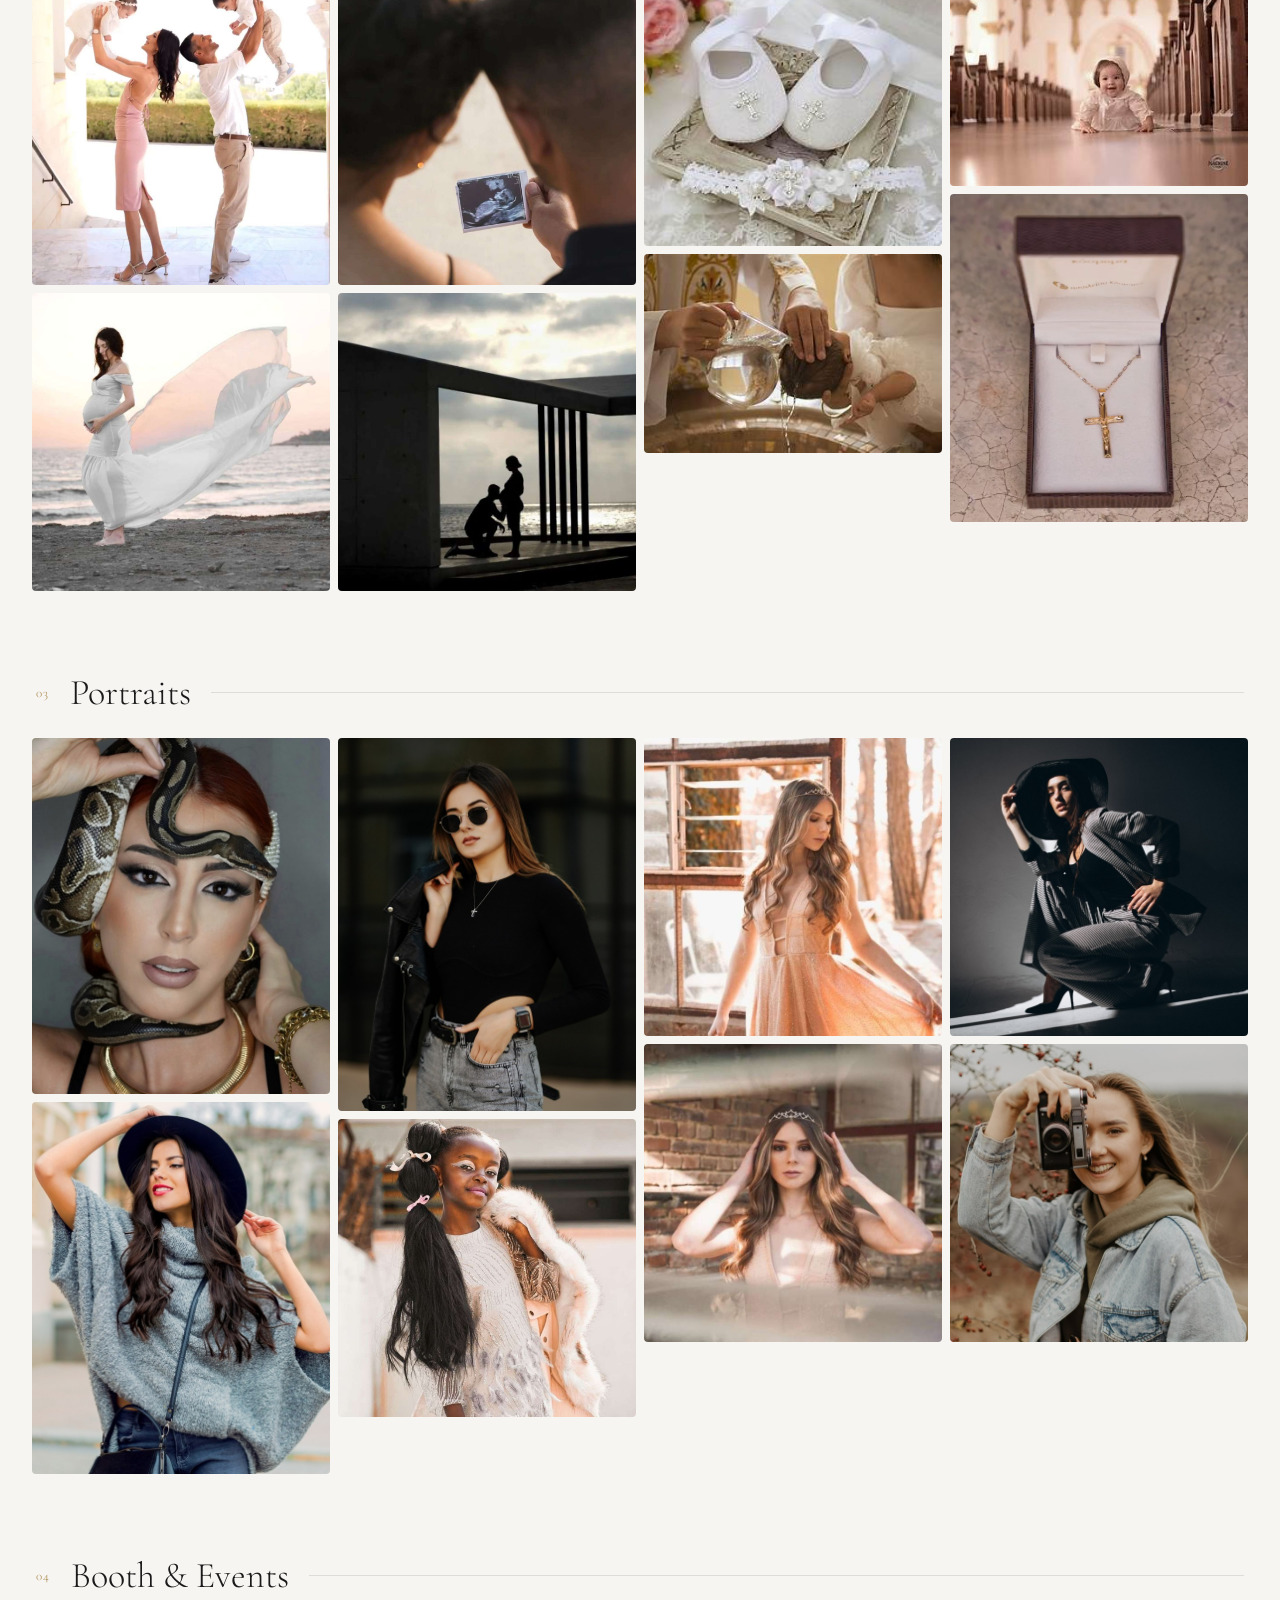
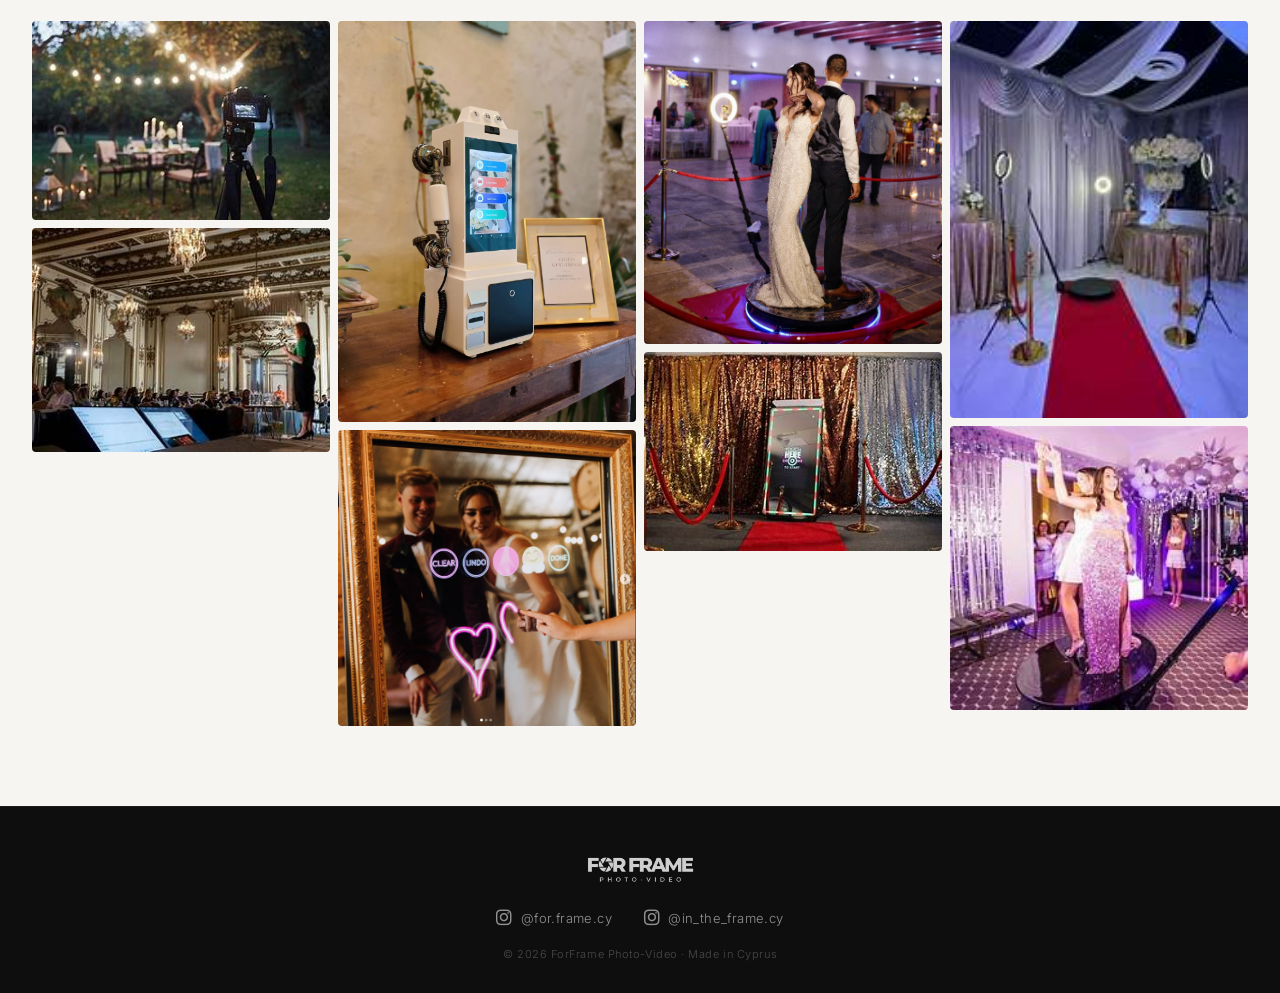
==== commit 4ad55c46: "mobile fixes and date picker" ====
--- a/gallery.html
+++ b/gallery.html
@@ -14,10 +14,10 @@
   <!-- NAV -->
   <nav id="navbar">
     <div class="nav-inner nav-inner-gallery">
-      <a href="index.html" class="back-link-nav">
+      <a href="index.html#services" class="back-link-nav">
         <i class="fa-solid fa-arrow-left"></i> Home
       </a>
-      <a href="index.html" class="nav-logo">
+      <a href="index.html#services" class="nav-logo">
         <img src="images/logo_white.png" alt="For Frame Logo">
       </a>
       <div style="width:80px;"></div>
@@ -43,7 +43,7 @@
     <!-- WEDDINGS -->
     <div class="gallery-section" id="section-weddings">
       <div class="gallery-section-header">
-        <span class="gallery-section-label"></span>
+        <span class="gallery-section-label">01</span>
         <h2>Weddings</h2>
         <div class="gallery-section-rule"></div>
       </div>
@@ -86,7 +86,7 @@
     <!-- CHRISTENINGS -->
     <div class="gallery-section" id="section-christenings">
       <div class="gallery-section-header">
-        <span class="gallery-section-label"></span>
+        <span class="gallery-section-label">02</span>
         <h2>Christenings</h2>
         <div class="gallery-section-rule"></div>
       </div>
@@ -129,7 +129,7 @@
     <!-- PORTRAITS -->
     <div class="gallery-section" id="section-portraits">
       <div class="gallery-section-header">
-        <span class="gallery-section-label"></span>
+        <span class="gallery-section-label">03</span>
         <h2>Portraits</h2>
         <div class="gallery-section-rule"></div>
       </div>
@@ -172,7 +172,7 @@
     <!-- BOOTH & EVENTS -->
     <div class="gallery-section" id="section-booth">
       <div class="gallery-section-header">
-        <span class="gallery-section-label"></span>
+        <span class="gallery-section-label">04</span>
         <h2>Booth & Events</h2>
         <div class="gallery-section-rule"></div>
       </div>
--- a/style.css
+++ b/style.css
@@ -355,6 +355,7 @@
 }
 
 .contact-form input,
+.contact-form input[type="date"],
 .contact-form textarea {
   width: 100%;
   background: rgba(255,255,255,0.06);
@@ -369,6 +370,12 @@
   transition: border-color 0.2s;
 }
 
+.contact-form input[type="date"]::-webkit-calendar-picker-indicator {
+  filter: invert(1);
+  opacity: 0.5;
+  cursor: pointer;
+}
+
 .contact-form input::placeholder,
 .contact-form textarea::placeholder { color: rgba(255,255,255,0.3); }
 
@@ -461,7 +468,10 @@
 @media (max-width: 767px) {
   .about-text .section-label { display: none; }
   .form-row { grid-template-columns: 1fr; }
-  .service-img { width: 70px; height: 70px; }
+  .service-img { width: 90px; height: 90px; }
+  .hero-content h1 { font-size: 28px; }
+  .section { padding: 48px 16px; }
+  .about-section { padding: 48px 8px; }
 }
 
 /* ===== GALLERY PAGE ===== */
